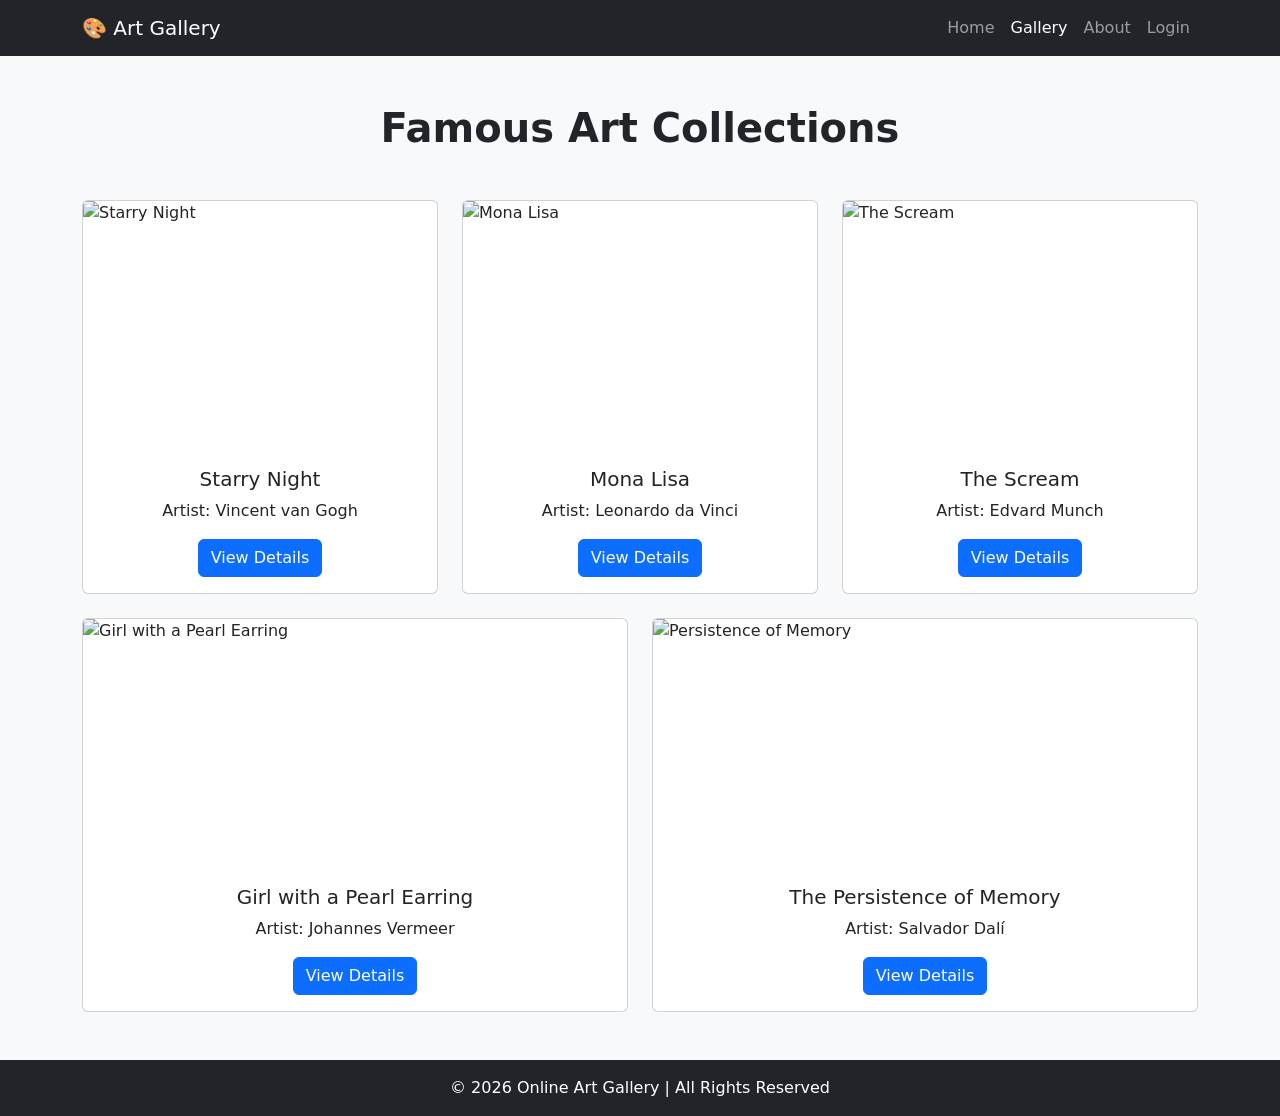
==== gallery.html @ c4cea053 "Initial Art Gallery Project" ====
<!DOCTYPE html>
<html lang="en">
<head>
<meta charset="UTF-8">
<meta name="viewport" content="width=device-width, initial-scale=1.0">
<title>Art Gallery</title>

<link href="https://cdn.jsdelivr.net/npm/bootstrap@5.3.3/dist/css/bootstrap.min.css" rel="stylesheet">

<style>
body{
    background:#f8f9fa;
    }

    .card{
        transition:0.3s;
        }

        .card:hover{
            transform:scale(1.05);
                box-shadow:0 8px 20px rgba(0,0,0,0.3);
                }

                .card img{
                    height:250px;
                        object-fit:cover;
                        }

                        h1{
                            font-weight:bold;
                            }
                            </style>

                            </head>

                            <body>

                            <nav class="navbar navbar-expand-lg navbar-dark bg-dark">
                            <div class="container">
                            <a class="navbar-brand" href="index.html">🎨 Art Gallery</a>

                            <div class="navbar-nav ms-auto">
                            <a class="nav-link" href="index.html">Home</a>
                            <a class="nav-link active" href="gallery.html">Gallery</a>
                            <a class="nav-link" href="about.html">About</a>
                            <a class="nav-link" href="login.html">Login</a>
                            </div>

                            </div>
                            </nav>

                            <div class="container py-5">

                            <h1 class="text-center mb-5">Famous Art Collections</h1>

                            <div class="row g-4">

                            <div class="col-md-4">
                            <div class="card h-100">
                            <img src="images/starry-night.jpg" class="card-img-top" alt="Starry Night">
                            <div class="card-body text-center">
                            <h5>Starry Night</h5>
                            <p>Artist: Vincent van Gogh</p>
                            <a href="starry-night.html" class="btn btn-primary">View Details</a>
                            </div>
                            </div>
                            </div>

                            <div class="col-md-4">
                            <div class="card h-100">
                            <img src="images/mona-lisa.jpg" class="card-img-top" alt="Mona Lisa">
                            <div class="card-body text-center">
                            <h5>Mona Lisa</h5>
                            <p>Artist: Leonardo da Vinci</p>
                            <a href="mona-lisa.html" class="btn btn-primary">View Details</a>
                            </div>
                            </div>
                            </div>

                            <div class="col-md-4">
                            <div class="card h-100">
                            <img src="images/the-scream.jpg" class="card-img-top" alt="The Scream">
                            <div class="card-body text-center">
                            <h5>The Scream</h5>
                            <p>Artist: Edvard Munch</p>
                            <a href="the-scream.html" class="btn btn-primary">View Details</a>
                            </div>
                            </div>
                            </div>

                            <div class="col-md-6">
                            <div class="card h-100">
                            <img src="images/girl-with-pearl.jpg" class="card-img-top" alt="Girl with a Pearl Earring">
                            <div class="card-body text-center">
                            <h5>Girl with a Pearl Earring</h5>
                            <p>Artist: Johannes Vermeer</p>
                            <a href="girl-with-pearl.html" class="btn btn-primary">View Details</a>
                            </div>
                            </div>
                            </div>

                            <div class="col-md-6">
                            <div class="card h-100">
                            <img src="images/persistence-memory.jpg" class="card-img-top" alt="Persistence of Memory">
                            <div class="card-body text-center">
                            <h5>The Persistence of Memory</h5>
                            <p>Artist: Salvador Dalí</p>
                            <a href="persistence-memory.html" class="btn btn-primary">View Details</a>
                            </div>
                            </div>
                            </div>

                            </div>

                            </div>

                            <footer class="bg-dark text-white text-center p-3">
                            © 2026 Online Art Gallery | All Rights Reserved
                            </footer>

                            <script src="https://cdn.jsdelivr.net/npm/bootstrap@5.3.3/dist/js/bootstrap.bundle.min.js"></script>

                            </body>
                            </html>
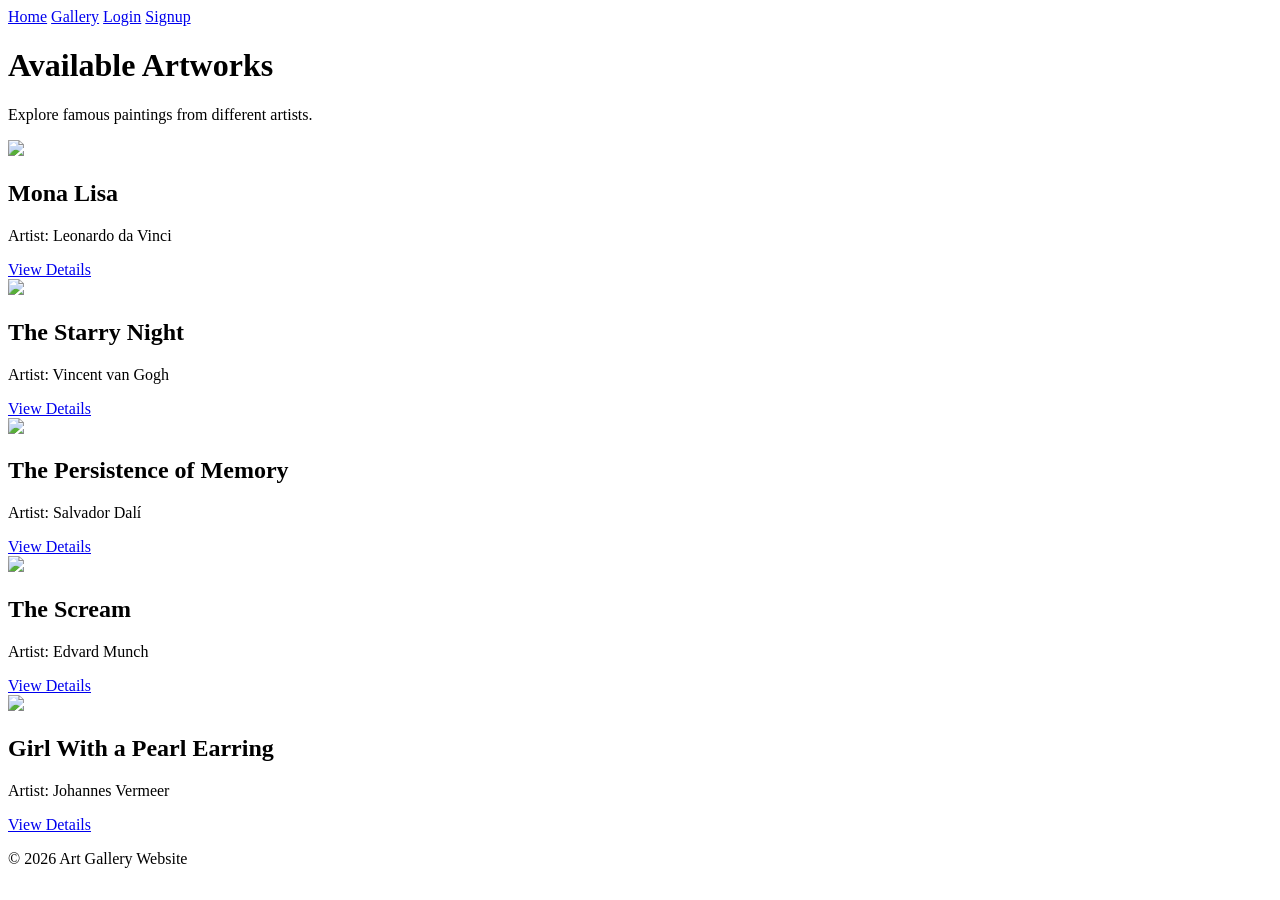
==== commit 6fac2861: "Update gallery.html" ====
--- a/gallery.html
+++ b/gallery.html
@@ -1,124 +1,175 @@
 <!DOCTYPE html>
-<html lang="en">
+<html>
+
 <head>
-<meta charset="UTF-8">
-<meta name="viewport" content="width=device-width, initial-scale=1.0">
+
 <title>Art Gallery</title>
 
-<link href="https://cdn.jsdelivr.net/npm/bootstrap@5.3.3/dist/css/bootstrap.min.css" rel="stylesheet">
+<link rel="stylesheet" href="style.css">
 
-<style>
-body{
-    background:#f8f9fa;
-    }
+</head>
 
-    .card{
-        transition:0.3s;
-        }
 
-        .card:hover{
-            transform:scale(1.05);
-                box-shadow:0 8px 20px rgba(0,0,0,0.3);
-                }
+<body>
 
-                .card img{
-                    height:250px;
-                        object-fit:cover;
-                        }
 
-                        h1{
-                            font-weight:bold;
-                            }
-                            </style>
+<nav>
 
-                            </head>
+<a href="index.html">Home</a>
 
-                            <body>
+<a href="gallery.html">Gallery</a>
 
-                            <nav class="navbar navbar-expand-lg navbar-dark bg-dark">
-                            <div class="container">
-                            <a class="navbar-brand" href="index.html">🎨 Art Gallery</a>
+<a href="login.html">Login</a>
 
-                            <div class="navbar-nav ms-auto">
-                            <a class="nav-link" href="index.html">Home</a>
-                            <a class="nav-link active" href="gallery.html">Gallery</a>
-                            <a class="nav-link" href="about.html">About</a>
-                            <a class="nav-link" href="login.html">Login</a>
-                            </div>
+<a href="signup.html">Signup</a>
 
-                            </div>
-                            </nav>
+</nav>
 
-                            <div class="container py-5">
 
-                            <h1 class="text-center mb-5">Famous Art Collections</h1>
 
-                            <div class="row g-4">
+<div class="hero">
 
-                            <div class="col-md-4">
-                            <div class="card h-100">
-                            <img src="images/starry-night.jpg" class="card-img-top" alt="Starry Night">
-                            <div class="card-body text-center">
-                            <h5>Starry Night</h5>
-                            <p>Artist: Vincent van Gogh</p>
-                            <a href="starry-night.html" class="btn btn-primary">View Details</a>
-                            </div>
-                            </div>
-                            </div>
+<h1>Available Artworks</h1>
 
-                            <div class="col-md-4">
-                            <div class="card h-100">
-                            <img src="images/mona-lisa.jpg" class="card-img-top" alt="Mona Lisa">
-                            <div class="card-body text-center">
-                            <h5>Mona Lisa</h5>
-                            <p>Artist: Leonardo da Vinci</p>
-                            <a href="mona-lisa.html" class="btn btn-primary">View Details</a>
-                            </div>
-                            </div>
-                            </div>
+<p>
+Explore famous paintings from different artists.
+</p>
 
-                            <div class="col-md-4">
-                            <div class="card h-100">
-                            <img src="images/the-scream.jpg" class="card-img-top" alt="The Scream">
-                            <div class="card-body text-center">
-                            <h5>The Scream</h5>
-                            <p>Artist: Edvard Munch</p>
-                            <a href="the-scream.html" class="btn btn-primary">View Details</a>
-                            </div>
-                            </div>
-                            </div>
+</div>
 
-                            <div class="col-md-6">
-                            <div class="card h-100">
-                            <img src="images/girl-with-pearl.jpg" class="card-img-top" alt="Girl with a Pearl Earring">
-                            <div class="card-body text-center">
-                            <h5>Girl with a Pearl Earring</h5>
-                            <p>Artist: Johannes Vermeer</p>
-                            <a href="girl-with-pearl.html" class="btn btn-primary">View Details</a>
-                            </div>
-                            </div>
-                            </div>
 
-                            <div class="col-md-6">
-                            <div class="card h-100">
-                            <img src="images/persistence-memory.jpg" class="card-img-top" alt="Persistence of Memory">
-                            <div class="card-body text-center">
-                            <h5>The Persistence of Memory</h5>
-                            <p>Artist: Salvador Dalí</p>
-                            <a href="persistence-memory.html" class="btn btn-primary">View Details</a>
-                            </div>
-                            </div>
-                            </div>
 
-                            </div>
 
-                            </div>
+<div class="card-container">
 
-                            <footer class="bg-dark text-white text-center p-3">
-                            © 2026 Online Art Gallery | All Rights Reserved
-                            </footer>
 
-                            <script src="https://cdn.jsdelivr.net/npm/bootstrap@5.3.3/dist/js/bootstrap.bundle.min.js"></script>
 
-                            </body>
-                            </html>+<div class="card">
+
+<img src="monalisa.jpg">
+
+<h2>Mona Lisa</h2>
+
+<p>
+Artist: Leonardo da Vinci
+</p>
+
+<a class="btn" href="monalisa.html">
+View Details
+</a>
+
+</div>
+
+
+
+
+
+<div class="card">
+
+<img src="starry_night.jpg">
+
+<h2>The Starry Night</h2>
+
+<p>
+Artist: Vincent van Gogh
+</p>
+
+
+<a class="btn" href="starry_night.html">
+View Details
+</a>
+
+
+</div>
+
+
+
+
+
+
+<div class="card">
+
+<img src="persistence.jpg">
+
+<h2>The Persistence of Memory</h2>
+
+<p>
+Artist: Salvador Dalí
+</p>
+
+
+<a class="btn" href="persistence.html">
+View Details
+</a>
+
+
+</div>
+
+
+
+
+
+
+<div class="card">
+
+<img src="scream.jpg">
+
+<h2>The Scream</h2>
+
+<p>
+Artist: Edvard Munch
+</p>
+
+
+<a class="btn" href="scream.html">
+View Details
+</a>
+
+
+</div>
+
+
+
+
+
+
+
+<div class="card">
+
+<img src="pearlgirl.jpg">
+
+<h2>Girl With a Pearl Earring</h2>
+
+<p>
+Artist: Johannes Vermeer
+</p>
+
+
+<a class="btn" href="pearlgirl.html">
+View Details
+</a>
+
+
+</div>
+
+
+
+
+</div>
+
+
+
+
+<footer>
+
+<p>
+© 2026 Art Gallery Website
+</p>
+
+</footer>
+
+
+
+</body>
+
+</html>
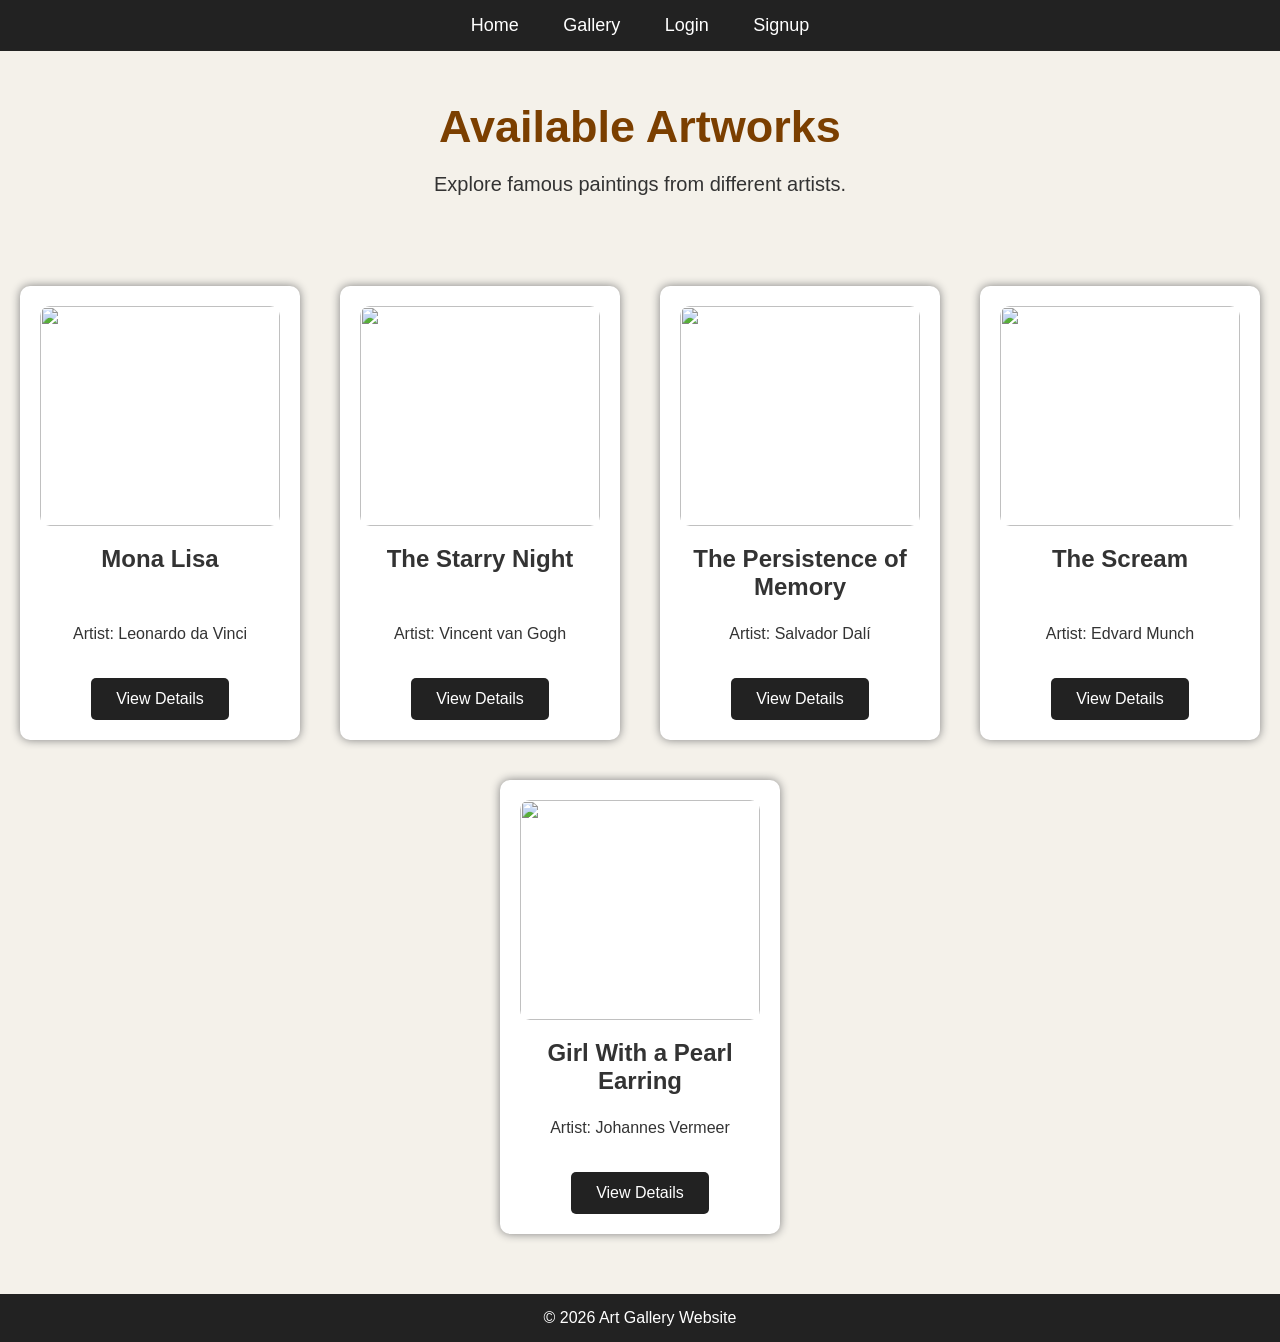
==== commit 747ba13b: "Change image extensions from .jpg to .jpeg Updated image file extensions for several artworks." ====
--- a/gallery.html
+++ b/gallery.html
@@ -46,7 +46,7 @@
 
 <div class="card">
 
-<img src="monalisa.jpg">
+<img src="mona-lisa.jpg">
 
 <h2>Mona Lisa</h2>
 
@@ -66,7 +66,7 @@
 
 <div class="card">
 
-<img src="starry_night.jpg">
+<img src="starry_night.jpeg">
 
 <h2>The Starry Night</h2>
 
@@ -89,7 +89,7 @@
 
 <div class="card">
 
-<img src="persistence.jpg">
+<img src="persistence_of_memory.jpeg">
 
 <h2>The Persistence of Memory</h2>
 
@@ -112,7 +112,7 @@
 
 <div class="card">
 
-<img src="scream.jpg">
+<img src="scream.jpeg">
 
 <h2>The Scream</h2>
 
@@ -136,7 +136,7 @@
 
 <div class="card">
 
-<img src="pearlgirl.jpg">
+<img src="pearlgirl.jpeg">
 
 <h2>Girl With a Pearl Earring</h2>
 
--- a/style.css
+++ b/style.css
@@ -0,0 +1,172 @@
+*{
+    margin:0;
+    padding:0;
+    box-sizing:border-box;
+}
+
+body{
+    font-family:Arial, sans-serif;
+    background:#f4f1ea;
+    color:#333;
+}
+
+/* Navigation Bar */
+
+nav{
+    background:#222;
+    padding:15px;
+    text-align:center;
+}
+
+nav a{
+    color:white;
+    text-decoration:none;
+    margin:20px;
+    font-size:18px;
+}
+
+nav a:hover{
+    color:#f5c542;
+}
+
+/* Hero Section */
+
+.hero{
+    text-align:center;
+    padding:50px;
+}
+
+.hero h1{
+    font-size:45px;
+    color:#7b3f00;
+}
+
+.hero p{
+    font-size:20px;
+    margin:20px;
+}
+
+/* Buttons */
+
+.btn{
+    background:#222;
+    color:white;
+    padding:12px 25px;
+    text-decoration:none;
+    border-radius:5px;
+    display:inline-block;
+    margin-top:15px;
+}
+
+.btn:hover{
+    background:#7b3f00;
+}
+
+/* Gallery Cards */
+
+.card-container{
+    display:flex;
+    justify-content:center;
+    flex-wrap:wrap;
+}
+
+.card{
+    background:white;
+    width:280px;
+    margin:20px;
+    padding:20px;
+    text-align:center;
+    border-radius:10px;
+    box-shadow:0px 0px 10px gray;
+    transition:0.3s;
+}
+
+.card:hover{
+    transform:scale(1.05);
+}
+
+.card img{
+    width:100%;
+    height:220px;
+    object-fit:cover;
+    border-radius:10px;
+}
+
+.card h2{
+    margin:15px 0 10px 0;
+    min-height:70px;
+}
+
+.card p{
+    margin-bottom:20px;
+}
+
+/* Artwork Detail Cards */
+
+.art-card{
+    background:white;
+    width:500px;
+    margin:40px auto;
+    padding:30px;
+    text-align:center;
+    border-radius:10px;
+    box-shadow:0px 0px 10px gray;
+}
+
+.art-card img{
+    width:100%;
+    height:350px;
+    object-fit:cover;
+    border-radius:10px;
+}
+
+.art-card h1{
+    color:#7b3f00;
+    margin:20px 0;
+}
+
+.art-card p{
+    margin:12px 0;
+    line-height:1.7;
+    text-align:left;
+}
+
+/* Forms */
+
+.form-box{
+    width:350px;
+    background:white;
+    margin:50px auto;
+    padding:30px;
+    border-radius:10px;
+    box-shadow:0px 0px 10px gray;
+}
+
+input{
+    width:100%;
+    padding:10px;
+    margin:10px 0;
+}
+
+button{
+    width:100%;
+    padding:12px;
+    background:#222;
+    color:white;
+    border:none;
+    cursor:pointer;
+}
+
+button:hover{
+    background:#7b3f00;
+}
+
+/* Footer */
+
+footer{
+    background:#222;
+    color:white;
+    text-align:center;
+    padding:15px;
+    margin-top:40px;
+}
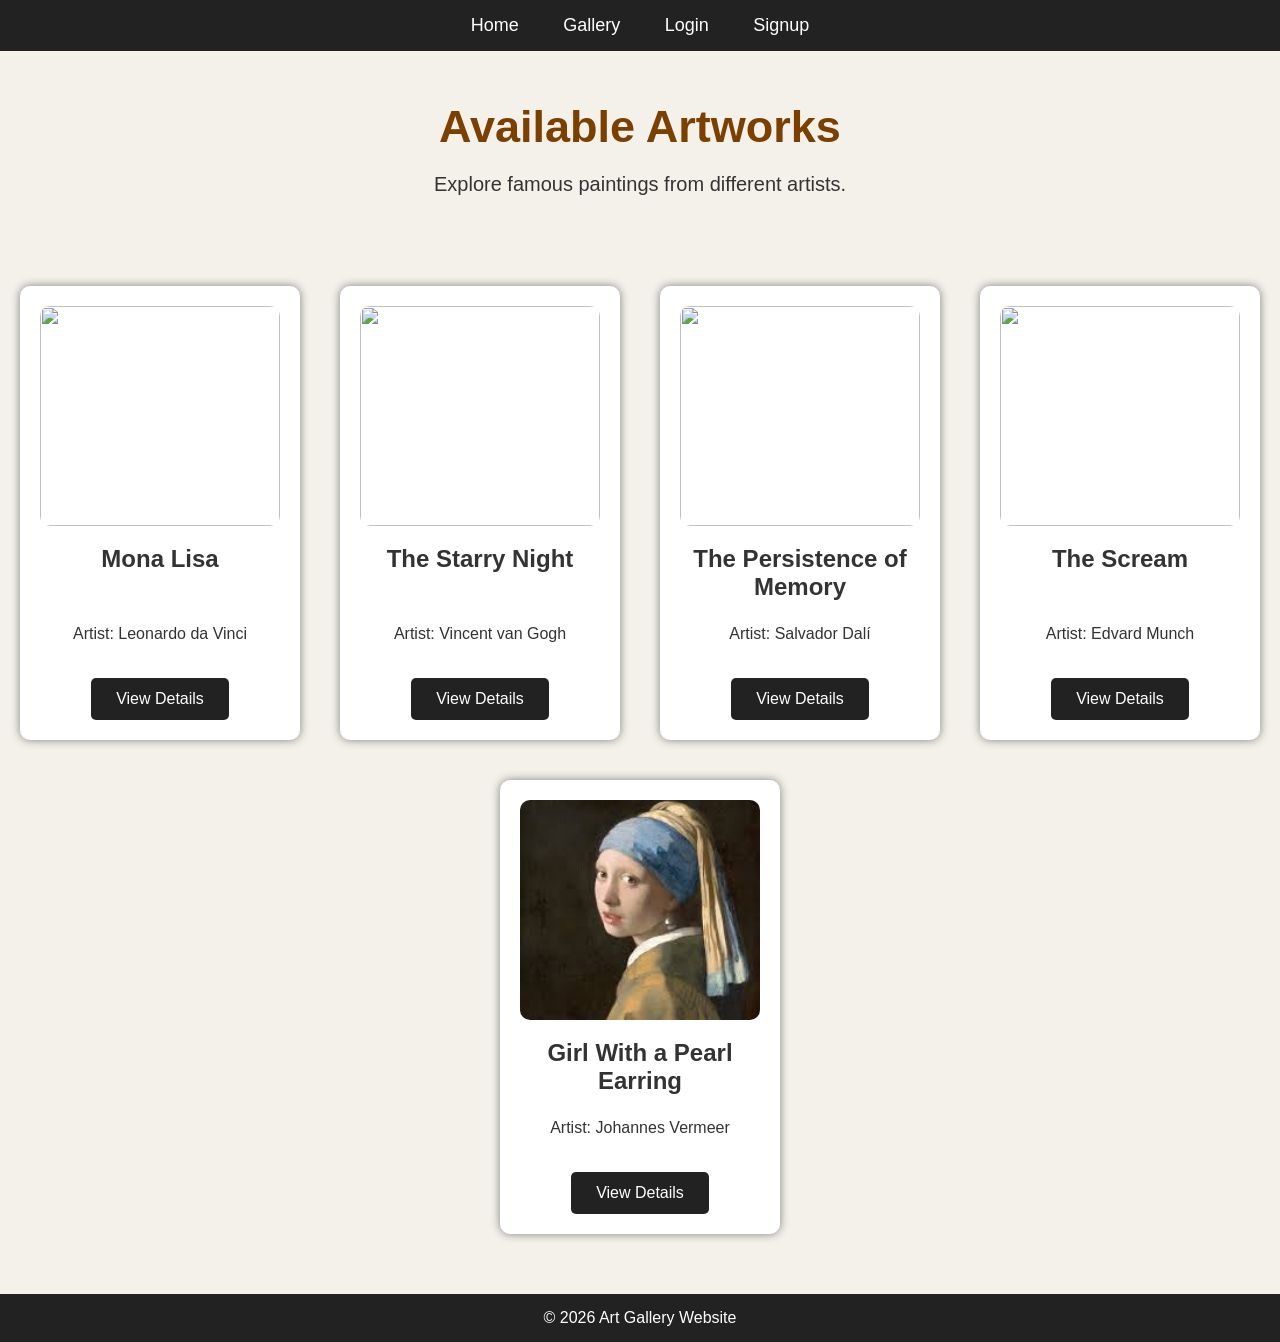
==== commit 4fb06f2a: "Fix image source filename for Mona Lisa" ====
--- a/gallery.html
+++ b/gallery.html
@@ -46,7 +46,7 @@
 
 <div class="card">
 
-<img src="mona-lisa.jpg">
+<img src="monalisa.jpg">
 
 <h2>Mona Lisa</h2>
 
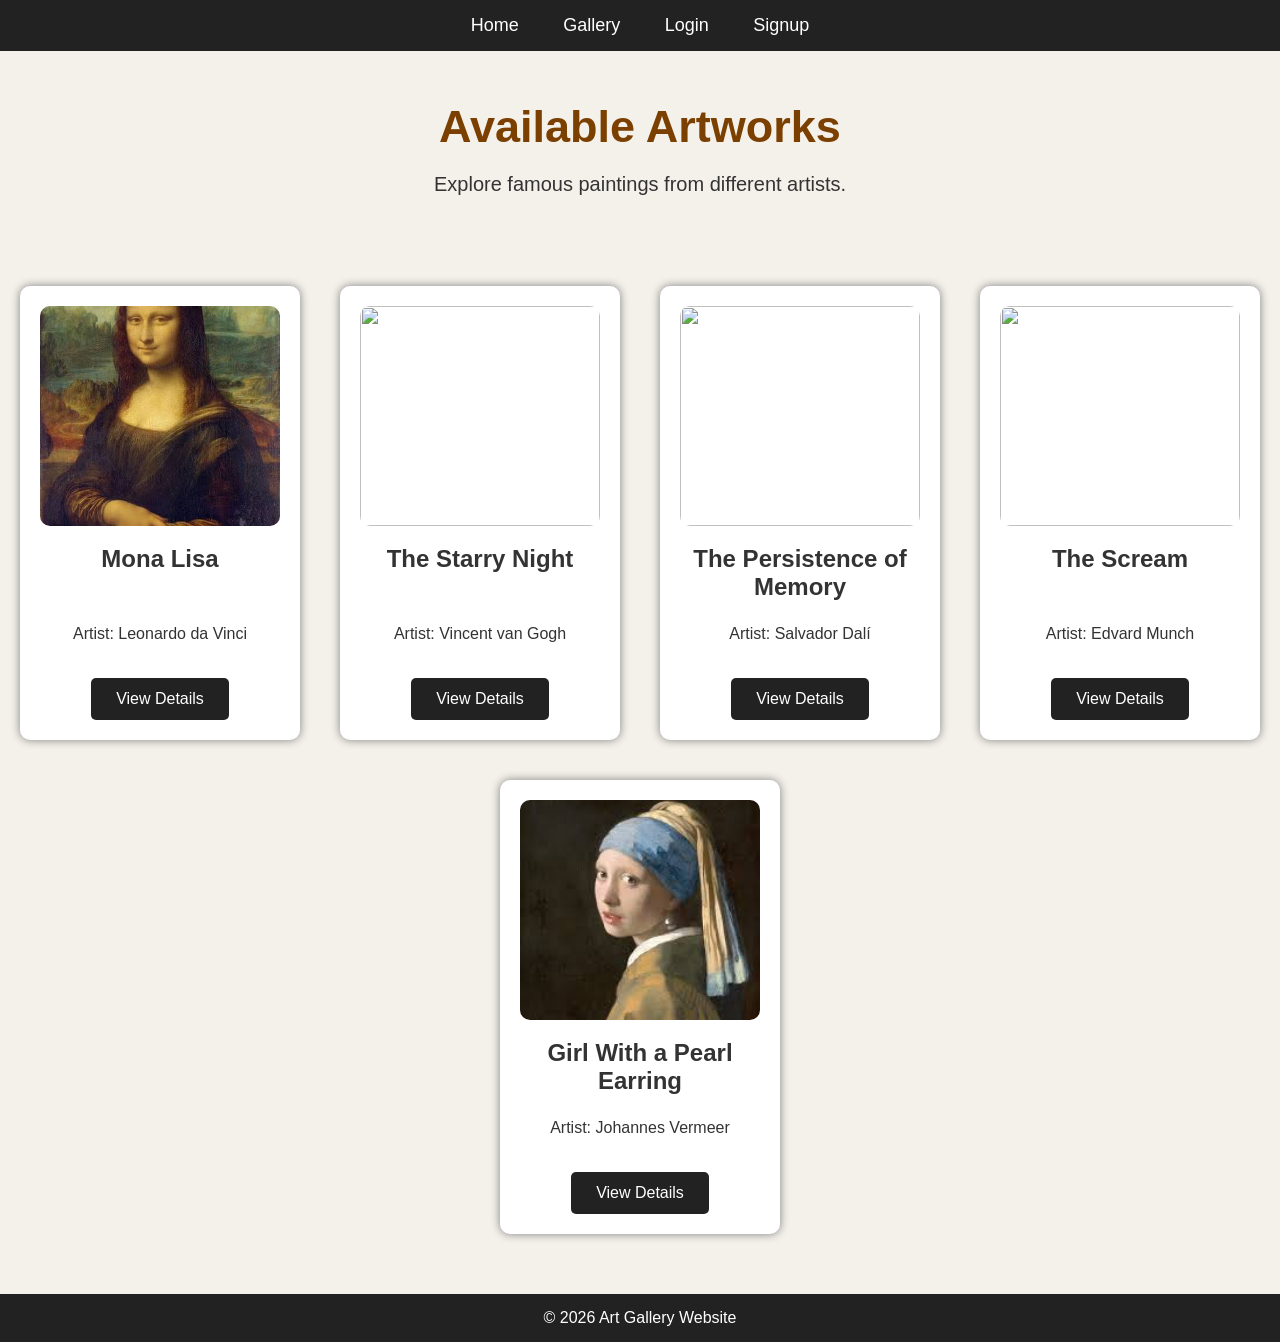
==== commit 1f6b1e60: "Fix image filenames and hrefs in gallery.html Updated image file names and links for consistency." ====
--- a/gallery.html
+++ b/gallery.html
@@ -46,7 +46,7 @@
 
 <div class="card">
 
-<img src="monalisa.jpg">
+<img src="monalisa.jpeg">
 
 <h2>Mona Lisa</h2>
 
@@ -54,7 +54,7 @@
 Artist: Leonardo da Vinci
 </p>
 
-<a class="btn" href="monalisa.html">
+<a class="btn" href="mona-lisa.html">
 View Details
 </a>
 
@@ -66,7 +66,7 @@
 
 <div class="card">
 
-<img src="starry_night.jpeg">
+<img src="starrynight.jpeg">
 
 <h2>The Starry Night</h2>
 
@@ -75,7 +75,7 @@
 </p>
 
 
-<a class="btn" href="starry_night.html">
+<a class="btn" href="starry-night.html">
 View Details
 </a>
 
@@ -112,7 +112,7 @@
 
 <div class="card">
 
-<img src="scream.jpeg">
+<img src="thescream.jpeg">
 
 <h2>The Scream</h2>
 
